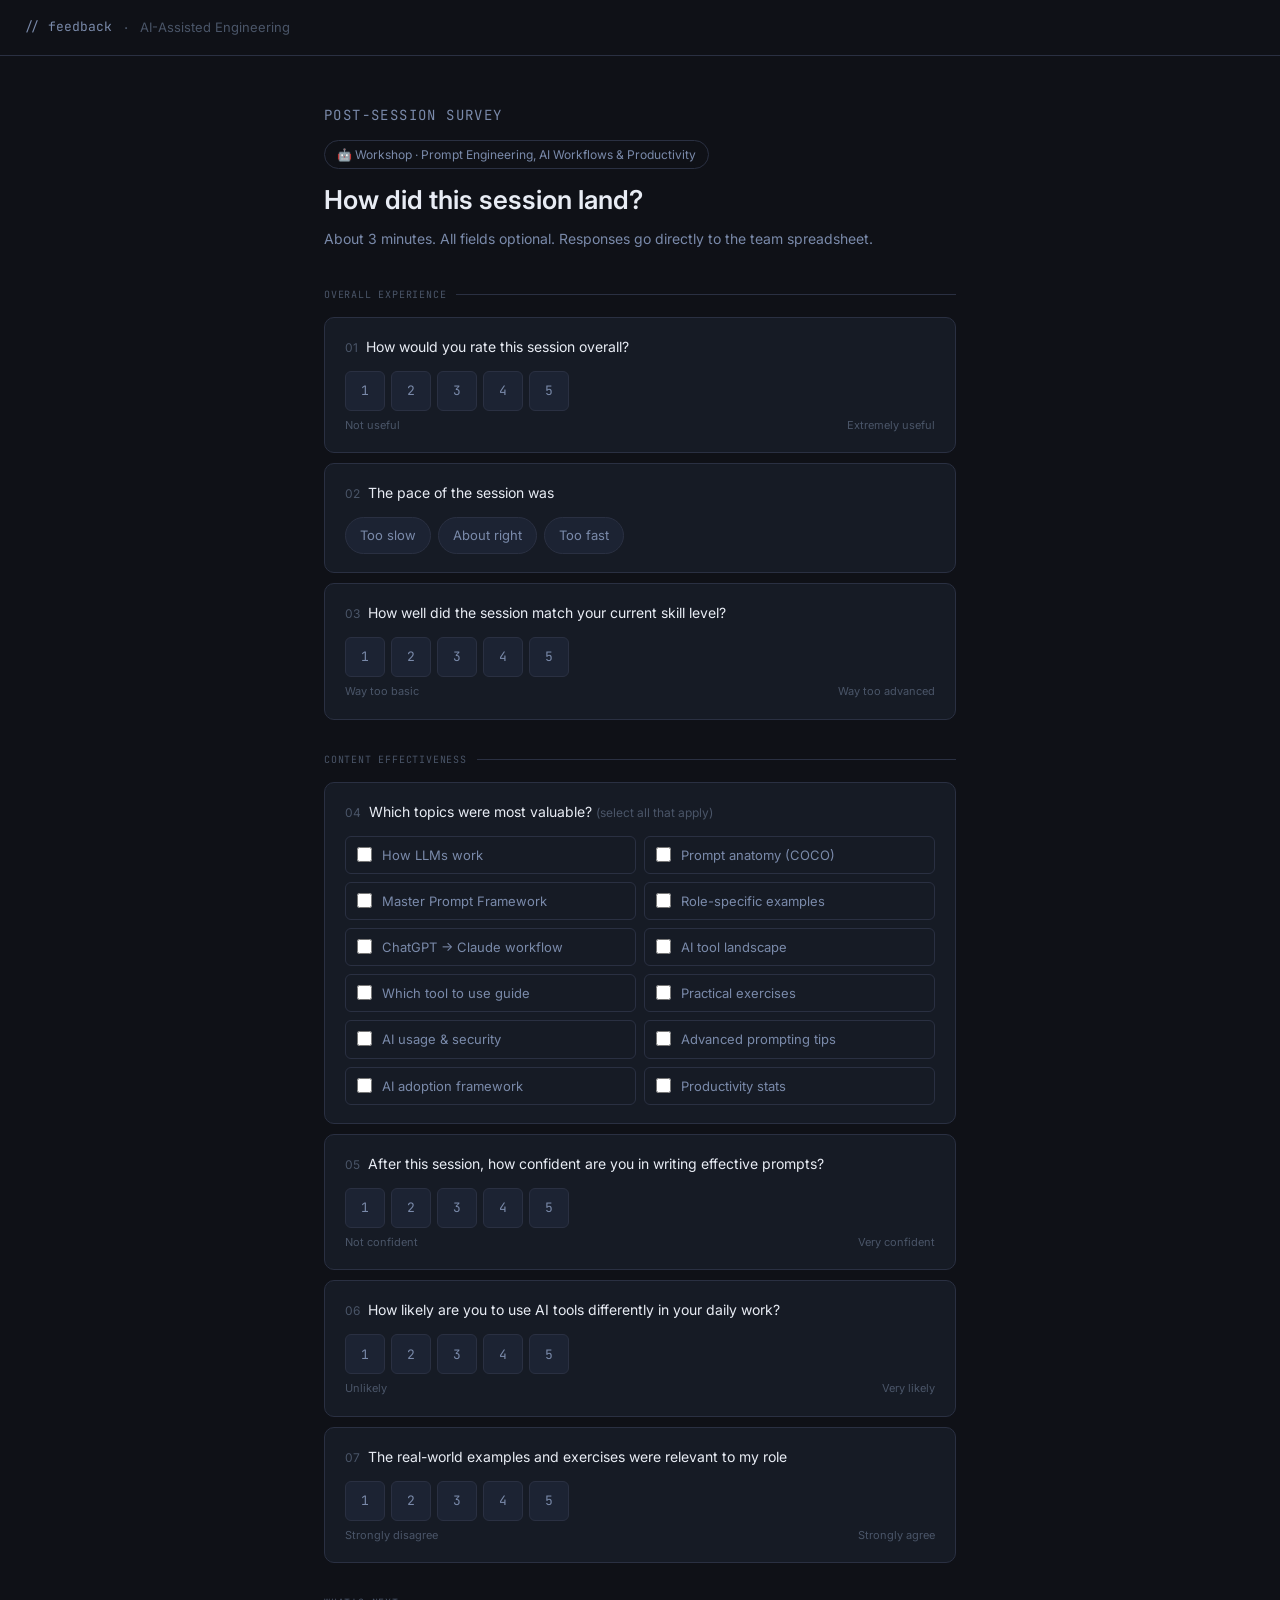
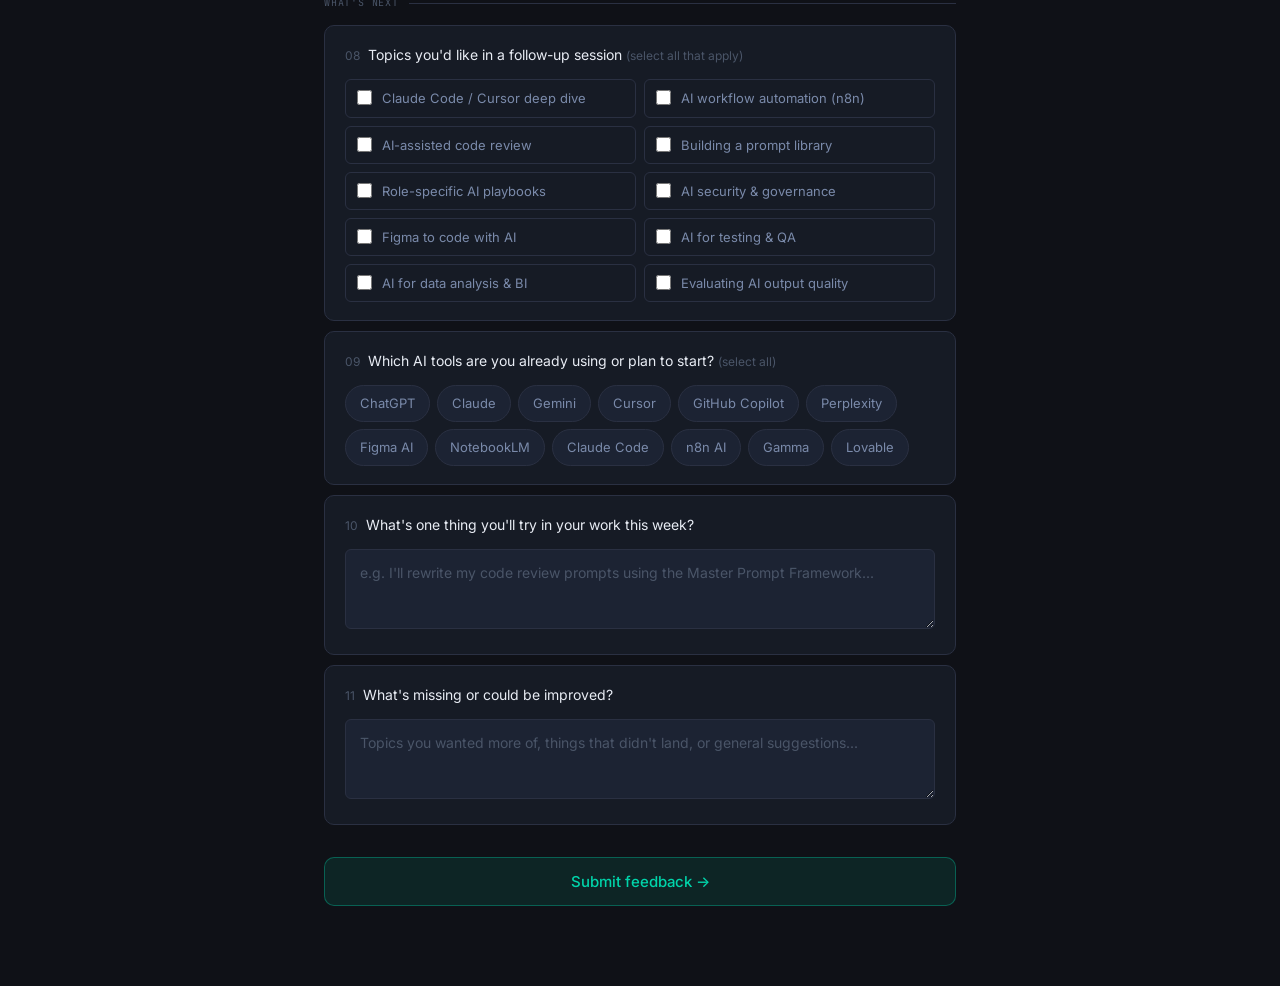
==== sessions/ai-engineering.html @ 21f187f9 "feat(sessions): add AI-Assisted Engineering feedback form" ====
<!DOCTYPE html>
<html lang="en">
<head>
  <meta charset="UTF-8" />
  <meta name="viewport" content="width=device-width, initial-scale=1.0" />
  <title>Feedback — AI-Assisted Engineering</title>
  <link rel="preconnect" href="https://fonts.googleapis.com" />
  <link rel="preconnect" href="https://fonts.gstatic.com" crossorigin />
  <link href="https://fonts.googleapis.com/css2?family=Inter:wght@400;500;600&family=JetBrains+Mono:wght@400;500&display=swap" rel="stylesheet" />
  <link rel="stylesheet" href="../assets/style.css" />
  <script src="../config.js"></script>
  <script src="../assets/form.js"></script>
  <style>
    /* Session accent — change these 3 values to retheme any session */
    :root {
      --accent:        #00d4aa;
      --accent-dim:    rgba(0,212,170,0.10);
      --accent-border: rgba(0,212,170,0.35);
    }
    .submit-btn { background: var(--accent-dim); border-color: var(--accent-border); color: var(--accent); }
    .submit-btn:hover { background: rgba(0,212,170,0.18); }
    .success-banner { background: var(--accent-dim); border: 1px solid var(--accent-border); }
    .success-banner h3 { color: var(--accent); }
    .success-banner p, .success-banner a { color: var(--text-muted); }
    .hero-eyebrow { color: var(--accent); }
    .cb-item:has(input:checked) { border-color: var(--accent-border); }
    input[type="checkbox"] { accent-color: var(--accent); }
  </style>
</head>
<body>
<header class="header">
  <div class="header-left">
    <span class="header-logo"><a href="../index.html">// feedback</a></span>
    <span class="header-sep">·</span>
    <span class="header-title">AI-Assisted Engineering</span>
  </div>
</header>
<main class="container">
  <div class="hero">
    <p class="hero-eyebrow">post-session survey</p>
    <div class="format-badge">🤖 Workshop · Prompt Engineering, AI Workflows &amp; Productivity</div>
    <h1>How did this session land?</h1>
    <p>About 3 minutes. All fields optional. Responses go directly to the team spreadsheet.</p>
  </div>

  <form id="main-form" novalidate aria-label="Session feedback form">
    <input type="hidden" name="session" value="AI-Assisted Engineering" />

    <div class="section">
      <div class="section-header"><span class="section-label">Overall experience</span></div>

      <div class="q-card">
        <div class="q-label"><span class="q-num">01</span> How would you rate this session overall?</div>
        <div class="rating-wrap">
          <div class="rating-row" id="r-overall"></div>
          <div class="rating-labels"><span>Not useful</span><span>Extremely useful</span></div>
        </div>
        <input type="hidden" name="overall" id="v-overall" />
      </div>

      <div class="q-card">
        <div class="q-label"><span class="q-num">02</span> The pace of the session was</div>
        <div class="pill-row" data-hidden="v-pace">
          <div class="pill" data-val="Too slow" onclick="selectPill(this,true,'#00d4aa','rgba(0,212,170,0.10)','rgba(0,212,170,0.35)')">Too slow</div>
          <div class="pill" data-val="About right" onclick="selectPill(this,true,'#00d4aa','rgba(0,212,170,0.10)','rgba(0,212,170,0.35)')">About right</div>
          <div class="pill" data-val="Too fast" onclick="selectPill(this,true,'#00d4aa','rgba(0,212,170,0.10)','rgba(0,212,170,0.35)')">Too fast</div>
        </div>
        <input type="hidden" name="pace" id="v-pace" />
      </div>

      <div class="q-card">
        <div class="q-label"><span class="q-num">03</span> How well did the session match your current skill level?</div>
        <div class="rating-wrap">
          <div class="rating-row" id="r-level"></div>
          <div class="rating-labels"><span>Way too basic</span><span>Way too advanced</span></div>
        </div>
        <input type="hidden" name="skillLevel" id="v-level" />
      </div>
    </div>

    <div class="section">
      <div class="section-header"><span class="section-label">Content effectiveness</span></div>

      <div class="q-card">
        <div class="q-label"><span class="q-num">04</span> Which topics were most valuable? <span style="font-size:12px;color:var(--text-dim)">(select all that apply)</span></div>
        <div class="cb-grid">
          <label class="cb-item"><input type="checkbox" name="topics" value="How LLMs work"><span>How LLMs work</span></label>
          <label class="cb-item"><input type="checkbox" name="topics" value="Prompt anatomy (COCO)"><span>Prompt anatomy (COCO)</span></label>
          <label class="cb-item"><input type="checkbox" name="topics" value="Master Prompt Framework"><span>Master Prompt Framework</span></label>
          <label class="cb-item"><input type="checkbox" name="topics" value="Role-specific prompt examples"><span>Role-specific examples</span></label>
          <label class="cb-item"><input type="checkbox" name="topics" value="ChatGPT to Claude workflow"><span>ChatGPT → Claude workflow</span></label>
          <label class="cb-item"><input type="checkbox" name="topics" value="AI tool landscape comparison"><span>AI tool landscape</span></label>
          <label class="cb-item"><input type="checkbox" name="topics" value="Which tool to use guide"><span>Which tool to use guide</span></label>
          <label class="cb-item"><input type="checkbox" name="topics" value="Practical hands-on exercises"><span>Practical exercises</span></label>
          <label class="cb-item"><input type="checkbox" name="topics" value="AI usage guidelines and security"><span>AI usage &amp; security</span></label>
          <label class="cb-item"><input type="checkbox" name="topics" value="Advanced prompting tips"><span>Advanced prompting tips</span></label>
          <label class="cb-item"><input type="checkbox" name="topics" value="AI adoption framework"><span>AI adoption framework</span></label>
          <label class="cb-item"><input type="checkbox" name="topics" value="Productivity stats and impact"><span>Productivity stats</span></label>
        </div>
      </div>

      <div class="q-card">
        <div class="q-label"><span class="q-num">05</span> After this session, how confident are you in writing effective prompts?</div>
        <div class="rating-wrap">
          <div class="rating-row" id="r-confidence"></div>
          <div class="rating-labels"><span>Not confident</span><span>Very confident</span></div>
        </div>
        <input type="hidden" name="promptConfidence" id="v-confidence" />
      </div>

      <div class="q-card">
        <div class="q-label"><span class="q-num">06</span> How likely are you to use AI tools differently in your daily work?</div>
        <div class="rating-wrap">
          <div class="rating-row" id="r-change"></div>
          <div class="rating-labels"><span>Unlikely</span><span>Very likely</span></div>
        </div>
        <input type="hidden" name="likelyToChange" id="v-change" />
      </div>

      <div class="q-card">
        <div class="q-label"><span class="q-num">07</span> The real-world examples and exercises were relevant to my role</div>
        <div class="rating-wrap">
          <div class="rating-row" id="r-examples"></div>
          <div class="rating-labels"><span>Strongly disagree</span><span>Strongly agree</span></div>
        </div>
        <input type="hidden" name="examplesRelevant" id="v-examples" />
      </div>
    </div>

    <div class="section">
      <div class="section-header"><span class="section-label">What's next</span></div>

      <div class="q-card">
        <div class="q-label"><span class="q-num">08</span> Topics you'd like in a follow-up session <span style="font-size:12px;color:var(--text-dim)">(select all that apply)</span></div>
        <div class="cb-grid">
          <label class="cb-item"><input type="checkbox" name="followUp" value="Claude Code and Cursor deep dive"><span>Claude Code / Cursor deep dive</span></label>
          <label class="cb-item"><input type="checkbox" name="followUp" value="AI workflow automation n8n"><span>AI workflow automation (n8n)</span></label>
          <label class="cb-item"><input type="checkbox" name="followUp" value="AI-assisted code review"><span>AI-assisted code review</span></label>
          <label class="cb-item"><input type="checkbox" name="followUp" value="Building an internal prompt library"><span>Building a prompt library</span></label>
          <label class="cb-item"><input type="checkbox" name="followUp" value="Role-specific AI playbooks"><span>Role-specific AI playbooks</span></label>
          <label class="cb-item"><input type="checkbox" name="followUp" value="AI security and data governance"><span>AI security &amp; governance</span></label>
          <label class="cb-item"><input type="checkbox" name="followUp" value="Figma to code with AI"><span>Figma to code with AI</span></label>
          <label class="cb-item"><input type="checkbox" name="followUp" value="AI for testing and QA"><span>AI for testing &amp; QA</span></label>
          <label class="cb-item"><input type="checkbox" name="followUp" value="AI for data analysis and BI"><span>AI for data analysis &amp; BI</span></label>
          <label class="cb-item"><input type="checkbox" name="followUp" value="Evaluating and measuring AI output"><span>Evaluating AI output quality</span></label>
        </div>
      </div>

      <div class="q-card">
        <div class="q-label"><span class="q-num">09</span> Which AI tools are you already using or plan to start? <span style="font-size:12px;color:var(--text-dim)">(select all)</span></div>
        <div class="pill-row" data-hidden="v-tools">
          <div class="pill" data-val="ChatGPT" onclick="selectPill(this,false,'#00d4aa','rgba(0,212,170,0.10)','rgba(0,212,170,0.35)')">ChatGPT</div>
          <div class="pill" data-val="Claude" onclick="selectPill(this,false,'#00d4aa','rgba(0,212,170,0.10)','rgba(0,212,170,0.35)')">Claude</div>
          <div class="pill" data-val="Gemini" onclick="selectPill(this,false,'#00d4aa','rgba(0,212,170,0.10)','rgba(0,212,170,0.35)')">Gemini</div>
          <div class="pill" data-val="Cursor" onclick="selectPill(this,false,'#00d4aa','rgba(0,212,170,0.10)','rgba(0,212,170,0.35)')">Cursor</div>
          <div class="pill" data-val="GitHub Copilot" onclick="selectPill(this,false,'#00d4aa','rgba(0,212,170,0.10)','rgba(0,212,170,0.35)')">GitHub Copilot</div>
          <div class="pill" data-val="Perplexity" onclick="selectPill(this,false,'#00d4aa','rgba(0,212,170,0.10)','rgba(0,212,170,0.35)')">Perplexity</div>
          <div class="pill" data-val="Figma AI" onclick="selectPill(this,false,'#00d4aa','rgba(0,212,170,0.10)','rgba(0,212,170,0.35)')">Figma AI</div>
          <div class="pill" data-val="NotebookLM" onclick="selectPill(this,false,'#00d4aa','rgba(0,212,170,0.10)','rgba(0,212,170,0.35)')">NotebookLM</div>
          <div class="pill" data-val="Claude Code" onclick="selectPill(this,false,'#00d4aa','rgba(0,212,170,0.10)','rgba(0,212,170,0.35)')">Claude Code</div>
          <div class="pill" data-val="n8n AI" onclick="selectPill(this,false,'#00d4aa','rgba(0,212,170,0.10)','rgba(0,212,170,0.35)')">n8n AI</div>
          <div class="pill" data-val="Gamma" onclick="selectPill(this,false,'#00d4aa','rgba(0,212,170,0.10)','rgba(0,212,170,0.35)')">Gamma</div>
          <div class="pill" data-val="Lovable" onclick="selectPill(this,false,'#00d4aa','rgba(0,212,170,0.10)','rgba(0,212,170,0.35)')">Lovable</div>
        </div>
        <input type="hidden" name="toolsUsing" id="v-tools" />
      </div>

      <div class="q-card">
        <div class="q-label"><span class="q-num">10</span> What's one thing you'll try in your work this week?</div>
        <textarea name="tryThisWeek" placeholder="e.g. I'll rewrite my code review prompts using the Master Prompt Framework..."></textarea>
      </div>

      <div class="q-card">
        <div class="q-label"><span class="q-num">11</span> What's missing or could be improved?</div>
        <textarea name="improvements" placeholder="Topics you wanted more of, things that didn't land, or general suggestions..."></textarea>
      </div>
    </div>

    <div class="submit-wrap">
      <button type="button" class="submit-btn" id="submit-btn" onclick="doSubmit()">Submit feedback →</button>
      <div class="error-msg" id="err-msg"></div>
    </div>
    <div class="success-banner" id="success-banner">
      <h3>Response recorded ✓</h3>
      <p>Thanks — your feedback is in the spreadsheet. <a href="../index.html">← Back to sessions</a></p>
    </div>
  </form>
</main>

<script>
  buildRatings([
    { rowId:'r-overall',    hiddenId:'v-overall',    accent:'#00d4aa', accentDim:'rgba(0,212,170,0.10)', accentBorder:'rgba(0,212,170,0.35)' },
    { rowId:'r-level',      hiddenId:'v-level',      accent:'#00d4aa', accentDim:'rgba(0,212,170,0.10)', accentBorder:'rgba(0,212,170,0.35)' },
    { rowId:'r-confidence', hiddenId:'v-confidence', accent:'#00d4aa', accentDim:'rgba(0,212,170,0.10)', accentBorder:'rgba(0,212,170,0.35)' },
    { rowId:'r-change',     hiddenId:'v-change',     accent:'#00d4aa', accentDim:'rgba(0,212,170,0.10)', accentBorder:'rgba(0,212,170,0.35)' },
    { rowId:'r-examples',   hiddenId:'v-examples',   accent:'#00d4aa', accentDim:'rgba(0,212,170,0.10)', accentBorder:'rgba(0,212,170,0.35)' },
  ]);
  function doSubmit() {
    submitFeedback(
      document.getElementById('main-form'),
      document.getElementById('submit-btn'),
      document.getElementById('err-msg'),
      document.getElementById('success-banner')
    );
  }
</script>
</body>
</html>
---- assets/style.css ----
*, *::before, *::after { box-sizing: border-box; margin: 0; padding: 0; }

:root {
  --bg: #0f1117;
  --bg-card: #161b25;
  --bg-input: #1c2333;
  --border: #2a3042;
  --border-hover: #3d4d6a;
  --text: #e8ecf4;
  --text-muted: #7a8aaa;
  --text-dim: #4a5568;
  --font: 'Inter', system-ui, sans-serif;
  --mono: 'JetBrains Mono', monospace;
  --radius: 10px;
  --radius-sm: 6px;
}

html { scroll-behavior: smooth; }
body {
  background: var(--bg);
  color: var(--text);
  font-family: var(--font);
  font-size: 15px;
  line-height: 1.6;
  min-height: 100vh;
}

.header {
  border-bottom: 1px solid var(--border);
  padding: 0 24px;
  display: flex;
  align-items: center;
  justify-content: space-between;
  height: 56px;
}
.header-left { display: flex; align-items: center; gap: 12px; }
.header-logo { font-family: var(--mono); font-size: 13px; color: var(--text-muted); }
.header-logo a { color: inherit; text-decoration: none; }
.header-logo a:hover { color: var(--text); }
.header-sep { color: var(--text-dim); }
.header-title { font-size: 13px; color: var(--text-dim); }

.container { max-width: 680px; margin: 0 auto; padding: 48px 24px 80px; }

.hero { margin-bottom: 36px; }
.hero-eyebrow {
  font-family: var(--mono);
  font-size: 11px;
  letter-spacing: 0.1em;
  text-transform: uppercase;
  margin-bottom: 12px;
}
.hero h1 { font-size: 26px; font-weight: 600; line-height: 1.3; margin-bottom: 10px; }
.hero p { font-size: 14px; color: var(--text-muted); line-height: 1.7; }

.format-badge {
  display: inline-flex;
  align-items: center;
  gap: 6px;
  padding: 4px 12px;
  border-radius: 99px;
  border: 1px solid var(--border);
  font-size: 12px;
  color: var(--text-muted);
  margin-bottom: 14px;
}

.section { margin-bottom: 32px; }
.section-header { display: flex; align-items: center; gap: 10px; margin-bottom: 14px; }
.section-header::after { content: ''; flex: 1; height: 1px; background: var(--border); }
.section-label {
  font-family: var(--mono);
  font-size: 10px;
  letter-spacing: 0.08em;
  text-transform: uppercase;
  color: var(--text-dim);
  white-space: nowrap;
}

.q-card {
  background: var(--bg-card);
  border: 1px solid var(--border);
  border-radius: var(--radius);
  padding: 18px 20px;
  margin-bottom: 10px;
  transition: border-color 0.15s;
}
.q-card:focus-within { border-color: var(--border-hover); }
.q-label { font-size: 14px; color: var(--text); margin-bottom: 14px; line-height: 1.5; }
.q-num { color: var(--text-dim); font-size: 12px; margin-right: 4px; }

.rating-wrap { display: flex; flex-direction: column; gap: 6px; }
.rating-row { display: flex; gap: 6px; }
.rating-btn {
  width: 40px; height: 40px;
  border-radius: var(--radius-sm);
  border: 1px solid var(--border);
  background: var(--bg-input);
  color: var(--text-muted);
  font-size: 13px;
  font-family: var(--mono);
  cursor: pointer;
  transition: all 0.12s;
  display: flex; align-items: center; justify-content: center;
}
.rating-btn:hover { border-color: var(--border-hover); color: var(--text); }
.rating-btn.sel { font-weight: 600; }
.rating-labels { display: flex; justify-content: space-between; }
.rating-labels span { font-size: 11px; color: var(--text-dim); }

.pill-row { display: flex; flex-wrap: wrap; gap: 7px; }
.pill {
  padding: 7px 14px;
  border-radius: 99px;
  border: 1px solid var(--border);
  background: var(--bg-input);
  color: var(--text-muted);
  font-size: 13px;
  cursor: pointer;
  transition: all 0.12s;
  user-select: none;
}
.pill:hover { border-color: var(--border-hover); color: var(--text); }
.pill.sel { font-weight: 500; }

.cb-grid {
  display: grid;
  grid-template-columns: repeat(auto-fill, minmax(200px, 1fr));
  gap: 8px;
}
.cb-item {
  display: flex; align-items: flex-start; gap: 10px;
  padding: 9px 11px;
  border: 1px solid var(--border);
  border-radius: var(--radius-sm);
  cursor: pointer;
  transition: border-color 0.12s;
}
.cb-item:hover { border-color: var(--border-hover); }
.cb-item input[type="checkbox"] { width: 15px; height: 15px; flex-shrink: 0; margin-top: 1px; cursor: pointer; }
.cb-item span { font-size: 13px; color: var(--text-muted); line-height: 1.4; }
.cb-item:has(input:checked) span { color: var(--text); }

textarea {
  width: 100%;
  background: var(--bg-input);
  border: 1px solid var(--border);
  border-radius: var(--radius-sm);
  padding: 12px 14px;
  color: var(--text);
  font-family: var(--font);
  font-size: 14px;
  line-height: 1.6;
  resize: vertical;
  min-height: 80px;
  transition: border-color 0.15s;
}
textarea:focus { outline: none; border-color: var(--border-hover); }
textarea::placeholder { color: var(--text-dim); }

code {
  font-family: var(--mono);
  font-size: 12px;
  background: var(--bg-input);
  border: 1px solid var(--border);
  padding: 1px 6px;
  border-radius: 4px;
}

.submit-wrap { margin-top: 28px; }
.submit-btn {
  width: 100%;
  padding: 14px 24px;
  border-radius: var(--radius);
  border: 1px solid;
  font-family: var(--font);
  font-size: 15px;
  font-weight: 500;
  cursor: pointer;
  transition: all 0.15s;
  display: flex; align-items: center; justify-content: center; gap: 10px;
}
.submit-btn:active { transform: scale(0.99); }
.submit-btn.loading { opacity: 0.6; cursor: not-allowed; }

.success-banner {
  display: none;
  border-radius: var(--radius);
  padding: 24px;
  text-align: center;
  margin-top: 24px;
}
.success-banner.show { display: block; }
.success-banner h3 { font-size: 16px; margin-bottom: 6px; }
.success-banner p { font-size: 13px; }
.success-banner a { font-size: 13px; text-decoration: underline; opacity: 0.8; }

.error-msg {
  display: none;
  background: rgba(255,80,80,0.08);
  border: 1px solid rgba(255,80,80,0.25);
  border-radius: var(--radius-sm);
  padding: 12px 16px;
  color: #ff8080;
  font-size: 13px;
  margin-top: 12px;
}
.error-msg.show { display: block; }

@media (max-width: 480px) {
  .container { padding: 32px 16px 60px; }
  .cb-grid { grid-template-columns: 1fr; }
}
@media (prefers-reduced-motion: reduce) { * { transition: none !important; } }

/* responsive utilities */
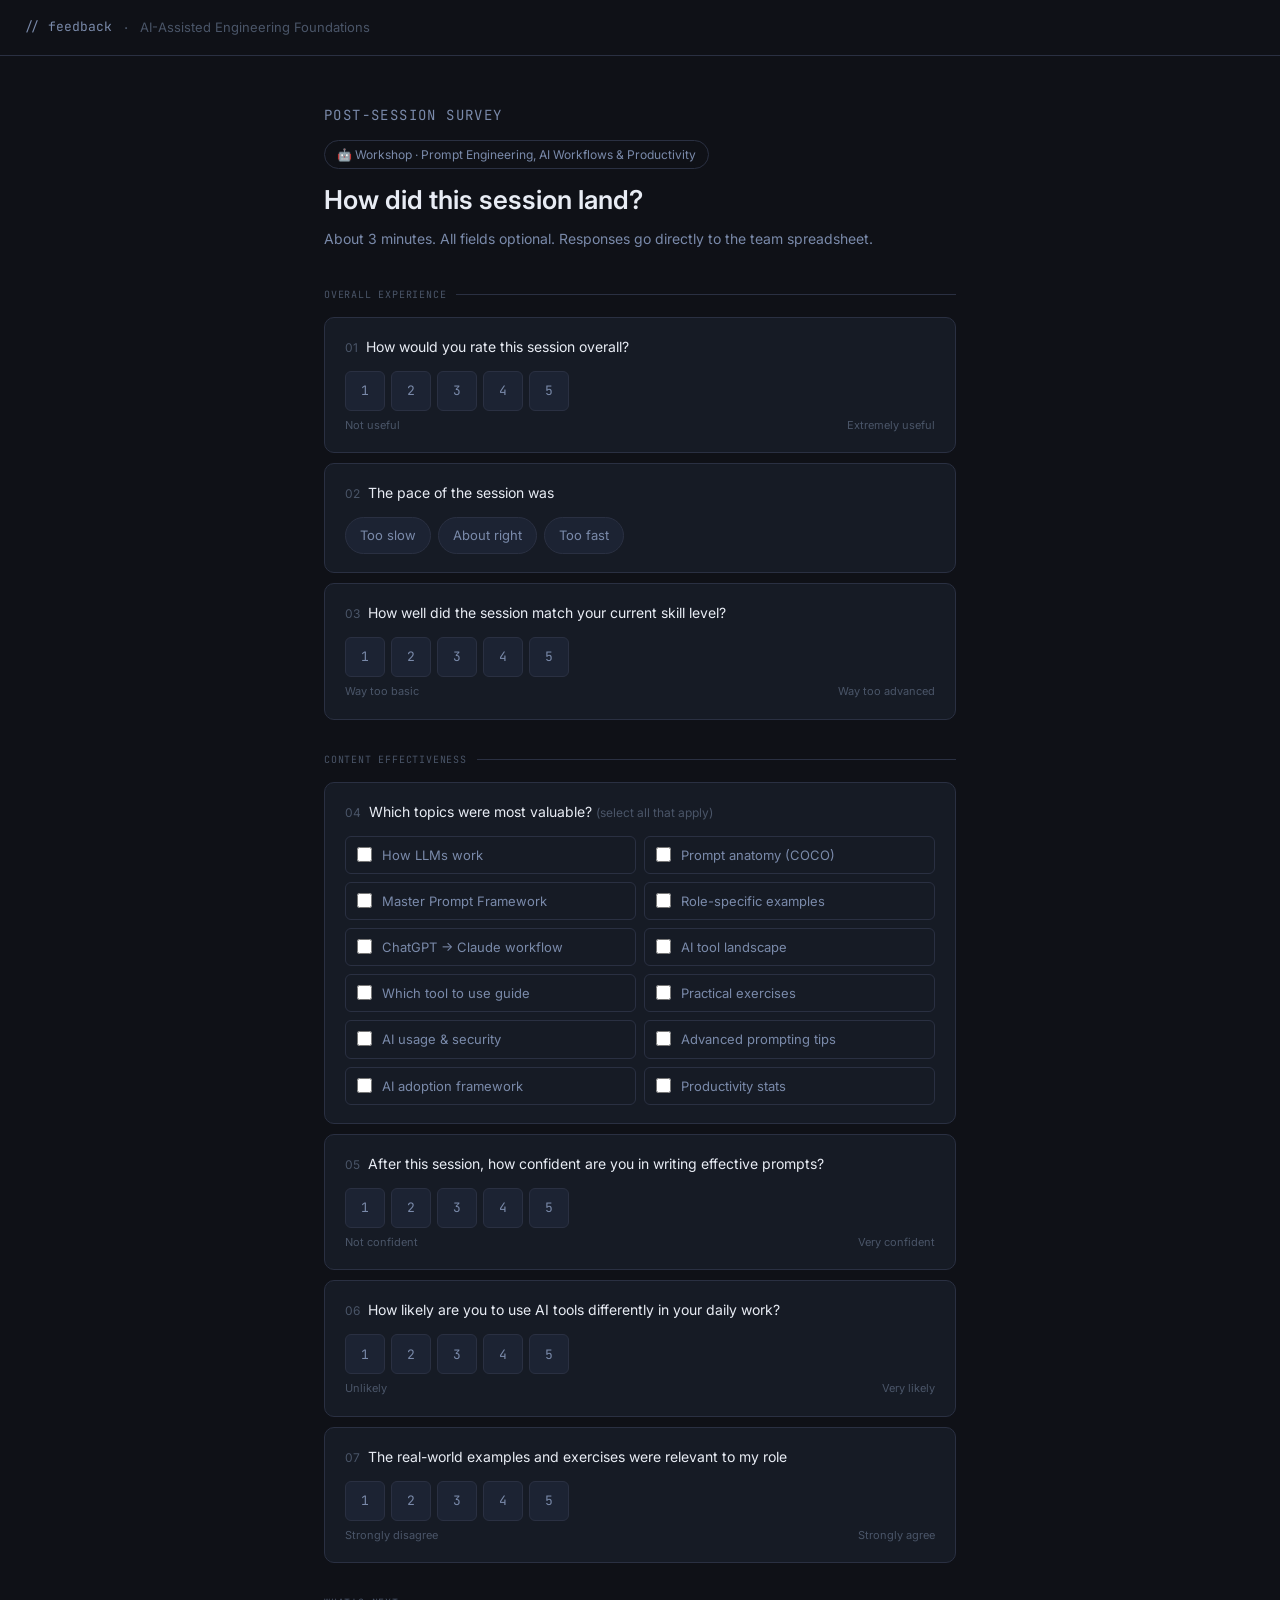
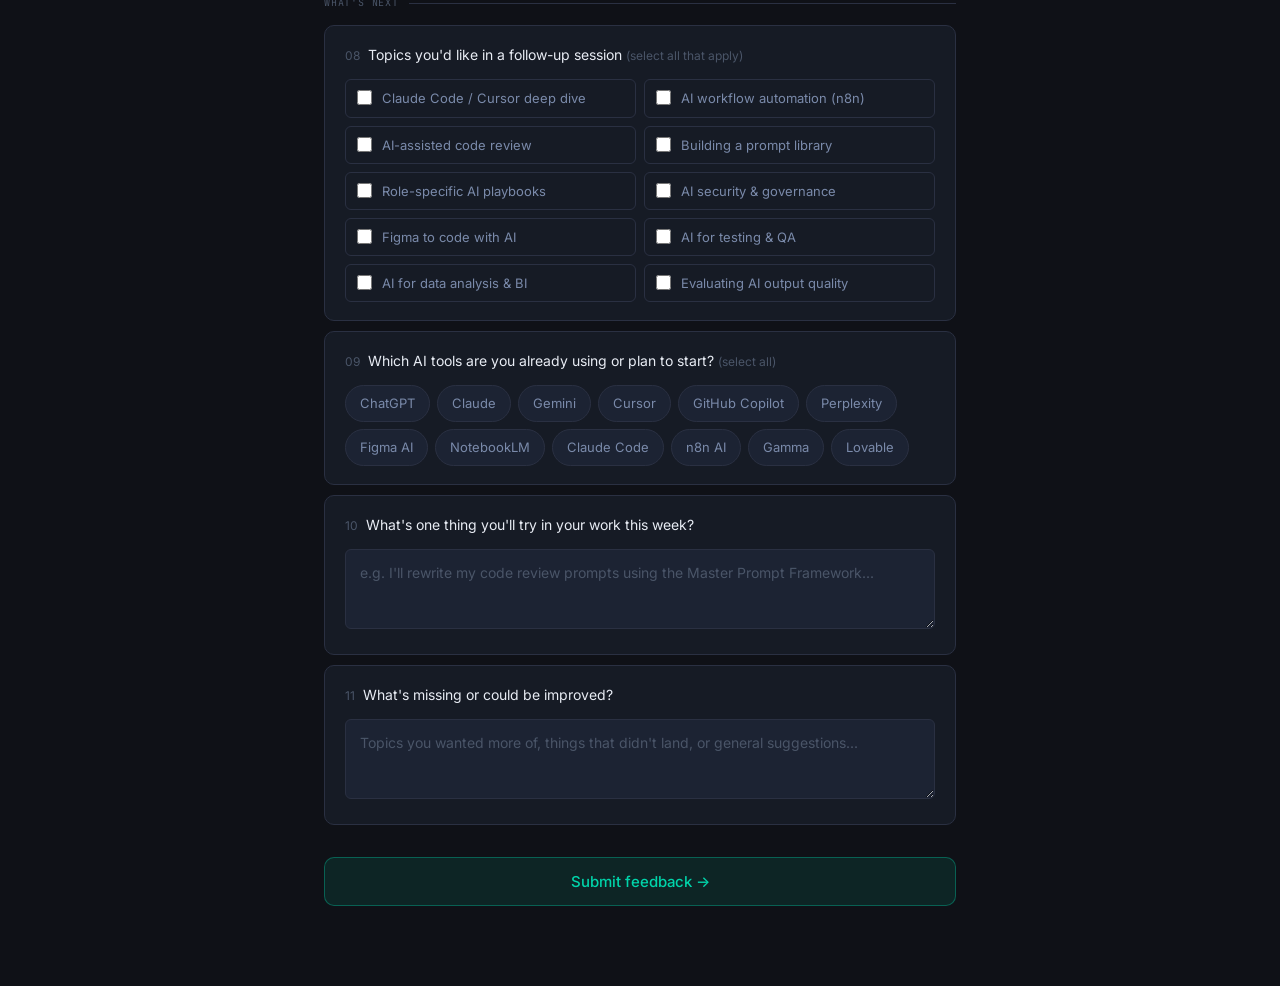
==== commit 4996e925: "fix(session): Module name as per the course" ====
--- a/sessions/ai-engineering.html
+++ b/sessions/ai-engineering.html
@@ -3,7 +3,7 @@
 <head>
   <meta charset="UTF-8" />
   <meta name="viewport" content="width=device-width, initial-scale=1.0" />
-  <title>Feedback — AI-Assisted Engineering</title>
+  <title>Feedback — AI-Assisted Engineering Foundations</title>
   <link rel="preconnect" href="https://fonts.googleapis.com" />
   <link rel="preconnect" href="https://fonts.gstatic.com" crossorigin />
   <link href="https://fonts.googleapis.com/css2?family=Inter:wght@400;500;600&family=JetBrains+Mono:wght@400;500&display=swap" rel="stylesheet" />
@@ -32,7 +32,7 @@
   <div class="header-left">
     <span class="header-logo"><a href="../index.html">// feedback</a></span>
     <span class="header-sep">·</span>
-    <span class="header-title">AI-Assisted Engineering</span>
+    <span class="header-title">AI-Assisted Engineering Foundations</span>
   </div>
 </header>
 <main class="container">
@@ -43,8 +43,8 @@
     <p>About 3 minutes. All fields optional. Responses go directly to the team spreadsheet.</p>
   </div>
 
-  <form id="main-form" novalidate aria-label="Session feedback form">
-    <input type="hidden" name="session" value="AI-Assisted Engineering" />
+  <form id="main-form" novalidate >
+    <input type="hidden" name="session" value="AI-Assisted Engineering Foundations" />
 
     <div class="section">
       <div class="section-header"><span class="section-label">Overall experience</span></div>
@@ -180,10 +180,7 @@
       <button type="button" class="submit-btn" id="submit-btn" onclick="doSubmit()">Submit feedback →</button>
       <div class="error-msg" id="err-msg"></div>
     </div>
-    <div class="success-banner" id="success-banner">
-      <h3>Response recorded ✓</h3>
-      <p>Thanks — your feedback is in the spreadsheet. <a href="../index.html">← Back to sessions</a></p>
-    </div>
+    <div class="success-banner" id="success-banner"></div>
   </form>
 </main>
 
--- a/assets/style.css
+++ b/assets/style.css
@@ -214,3 +214,4 @@
 @media (prefers-reduced-motion: reduce) { * { transition: none !important; } }
 
 /* responsive utilities */
+/* v2 */
